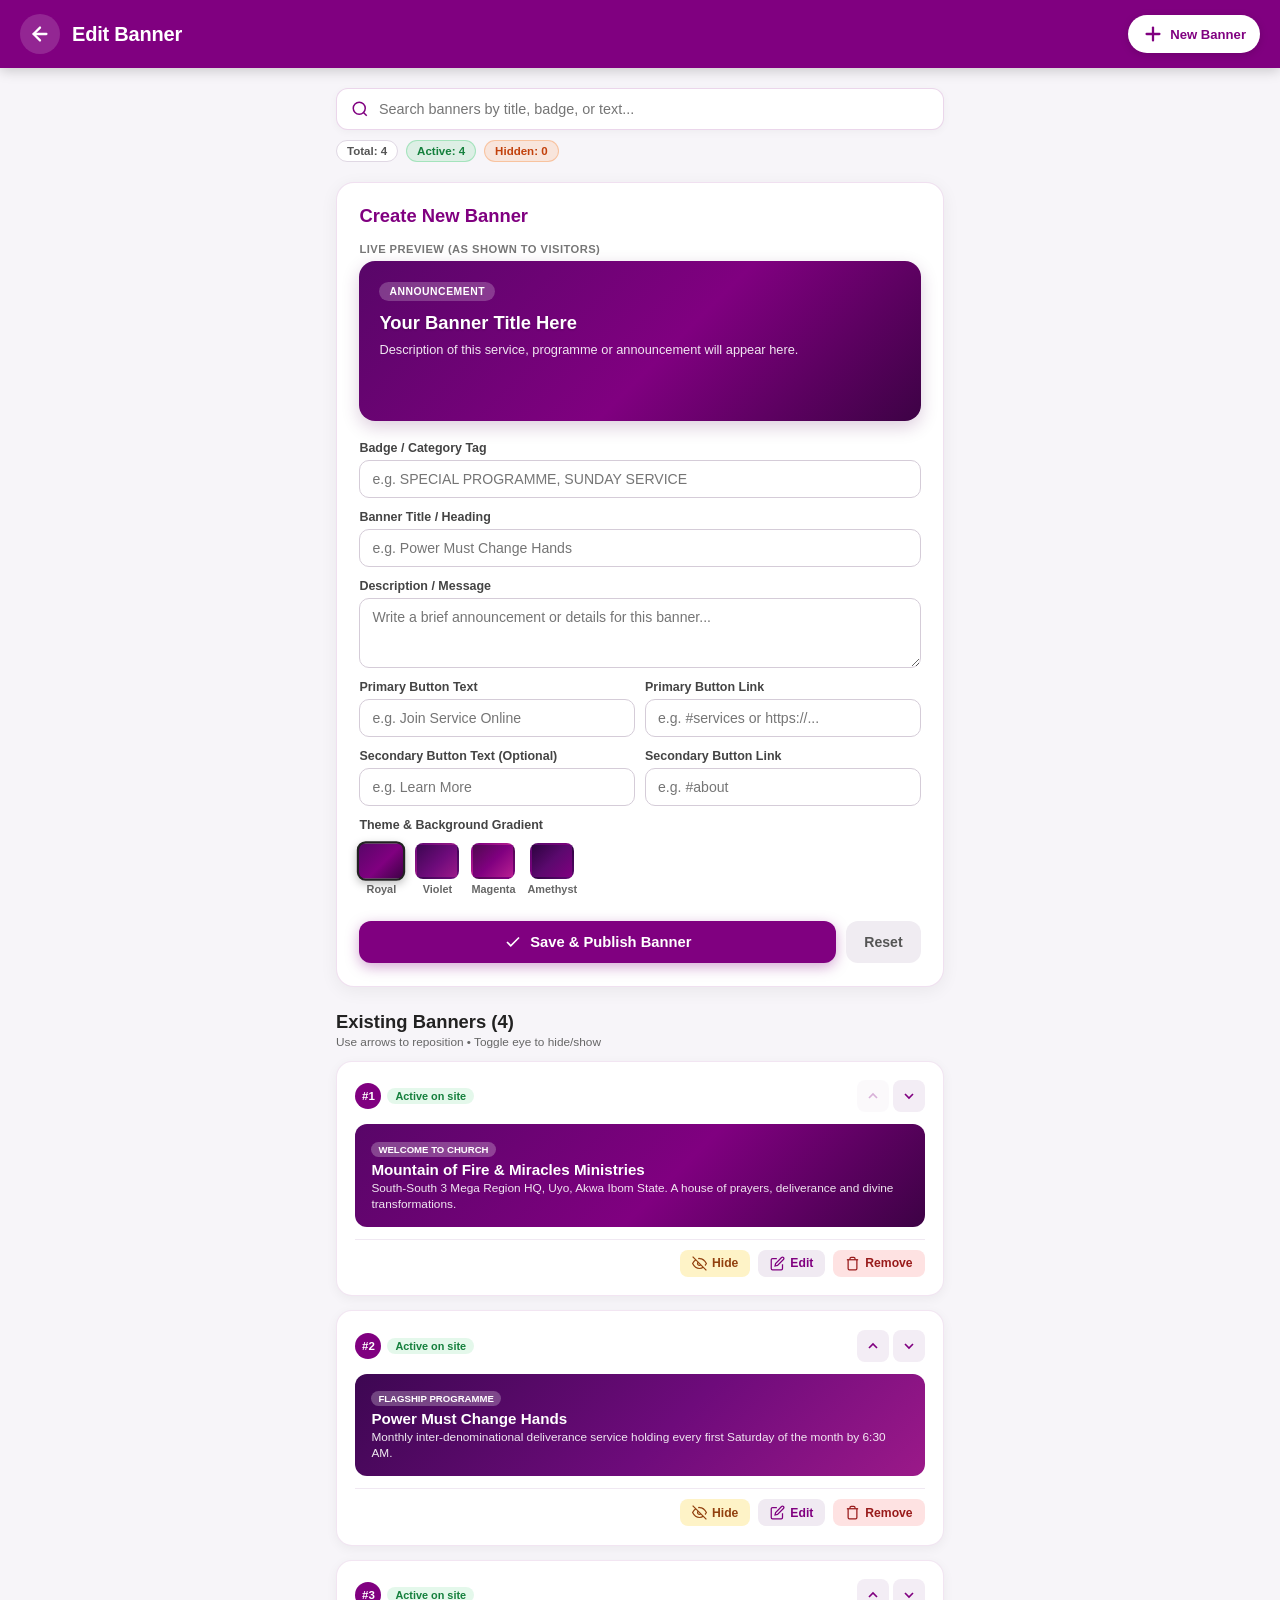
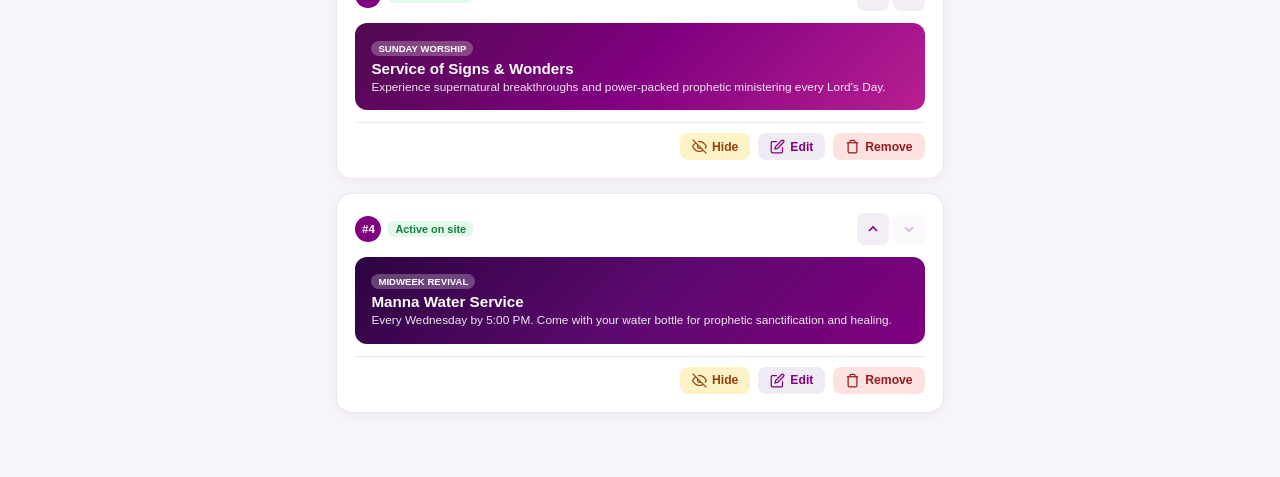
==== admin/edit-banner.html @ 833e9991 "Add Edit Banner management page with create, remove, hide, reposition, real-time search, and sync be" ====
<!DOCTYPE html>
<html lang="en">
<head>
  <meta charset="UTF-8">
  <meta name="viewport" content="width=device-width, initial-scale=1.0">
  <title>Edit Banner - MFM Admin</title>
  <link rel="stylesheet" href="styles.css">
  <link rel="stylesheet" href="edit-banner.css">
</head>
<body class="admin-edit-page">

  <!-- Title Bar: "Edit Banner" -->
  <header class="edit-banner-header">
    <div class="header-left">
      <a href="index.html" class="header-back-btn" aria-label="Go back to Admin Home">
        <svg viewBox="0 0 24 24" fill="none" stroke="currentColor" stroke-width="2.5" stroke-linecap="round" stroke-linejoin="round" class="header-icon">
          <line x1="19" y1="12" x2="5" y2="12"></line>
          <polyline points="12 19 5 12 12 5"></polyline>
        </svg>
      </a>
      <h1 class="header-title">Edit Banner</h1>
    </div>

    <div class="header-right">
      <button class="header-add-btn" id="openCreatorBtn" aria-label="Create New Banner">
        <svg viewBox="0 0 24 24" fill="none" stroke="currentColor" stroke-width="2.5" stroke-linecap="round" stroke-linejoin="round" class="header-icon">
          <line x1="12" y1="5" x2="12" y2="19"></line>
          <line x1="5" y1="12" x2="19" y2="12"></line>
        </svg>
        <span>New Banner</span>
      </button>
    </div>
  </header>

  <!-- Main Content Container -->
  <main class="edit-banner-container">

    <!-- Search & Statistics Bar -->
    <section class="search-stats-section">
      <div class="search-input-wrap">
        <svg viewBox="0 0 24 24" fill="none" stroke="currentColor" stroke-width="2" class="search-svg" aria-hidden="true">
          <circle cx="11" cy="11" r="8"></circle>
          <line x1="21" y1="21" x2="16.65" y2="16.65"></line>
        </svg>
        <input type="search" id="bannerSearchInput" class="banner-search-input" placeholder="Search banners by title, badge, or text..." aria-label="Search banners">
        <button id="clearSearchBtn" class="clear-search-btn" style="display:none;" aria-label="Clear search">&times;</button>
      </div>

      <div class="stats-pills">
        <span class="stat-pill" id="totalCountPill">Total: 4</span>
        <span class="stat-pill pill-active" id="visibleCountPill">Active: 4</span>
        <span class="stat-pill pill-hidden" id="hiddenCountPill">Hidden: 0</span>
      </div>
    </section>

    <!-- Banner Form (Create / Edit) -->
    <section class="banner-form-card" id="bannerFormSection">
      <div class="form-header">
        <h2 id="formHeading">Create New Banner</h2>
        <button type="button" class="form-close-toggle" id="cancelEditBtn" style="display:none;">Cancel Edit</button>
      </div>

      <!-- Live Preview -->
      <div class="live-preview-box">
        <span class="preview-label">Live Preview (As shown to visitors)</span>
        <article class="carousel-card card-gradient-1 preview-card" id="livePreviewCard">
          <div>
            <span class="card-badge" id="previewBadge">NEW ANNOUNCEMENT</span>
            <h2 class="card-heading" id="previewTitle">Your Banner Title Here</h2>
            <p class="card-desc" id="previewDesc">Description of this service, programme or announcement will appear here.</p>
          </div>
          <div class="card-actions">
            <span class="card-btn btn-primary" id="previewBtn1">Learn More</span>
            <span class="card-btn btn-ghost" id="previewBtn2" style="display:none;">Action</span>
          </div>
        </article>
      </div>

      <!-- Input Form -->
      <form id="bannerForm" class="banner-form">
        <input type="hidden" id="editingBannerId" value="">

        <div class="form-group">
          <label for="bannerBadge">Badge / Category Tag</label>
          <input type="text" id="bannerBadge" placeholder="e.g. SPECIAL PROGRAMME, SUNDAY SERVICE" required maxlength="35">
        </div>

        <div class="form-group">
          <label for="bannerTitle">Banner Title / Heading</label>
          <input type="text" id="bannerTitle" placeholder="e.g. Power Must Change Hands" required maxlength="70">
        </div>

        <div class="form-group">
          <label for="bannerDesc">Description / Message</label>
          <textarea id="bannerDesc" rows="3" placeholder="Write a brief announcement or details for this banner..." required maxlength="250"></textarea>
        </div>

        <div class="form-row">
          <div class="form-group flex-1">
            <label for="bannerBtn1Text">Primary Button Text</label>
            <input type="text" id="bannerBtn1Text" placeholder="e.g. Join Service Online" maxlength="30">
          </div>
          <div class="form-group flex-1">
            <label for="bannerBtn1Link">Primary Button Link</label>
            <input type="text" id="bannerBtn1Link" placeholder="e.g. #services or https://...">
          </div>
        </div>

        <div class="form-row">
          <div class="form-group flex-1">
            <label for="bannerBtn2Text">Secondary Button Text (Optional)</label>
            <input type="text" id="bannerBtn2Text" placeholder="e.g. Learn More" maxlength="30">
          </div>
          <div class="form-group flex-1">
            <label for="bannerBtn2Link">Secondary Button Link</label>
            <input type="text" id="bannerBtn2Link" placeholder="e.g. #about">
          </div>
        </div>

        <!-- Color Gradient Theme Picker -->
        <div class="form-group">
          <label>Theme &amp; Background Gradient</label>
          <div class="gradient-picker">
            <label class="gradient-option">
              <input type="radio" name="bannerGradient" value="card-gradient-1" checked>
              <span class="gradient-swatch card-gradient-1" title="Royal MFM Purple"></span>
              <span class="swatch-name">Royal</span>
            </label>
            <label class="gradient-option">
              <input type="radio" name="bannerGradient" value="card-gradient-2">
              <span class="gradient-swatch card-gradient-2" title="Deep Violet"></span>
              <span class="swatch-name">Violet</span>
            </label>
            <label class="gradient-option">
              <input type="radio" name="bannerGradient" value="card-gradient-3">
              <span class="gradient-swatch card-gradient-3" title="Magenta Fire"></span>
              <span class="swatch-name">Magenta</span>
            </label>
            <label class="gradient-option">
              <input type="radio" name="bannerGradient" value="card-gradient-4">
              <span class="gradient-swatch card-gradient-4" title="Dark Amethyst"></span>
              <span class="swatch-name">Amethyst</span>
            </label>
          </div>
        </div>

        <div class="form-actions">
          <button type="submit" class="save-banner-btn" id="saveBannerBtn">
            <svg viewBox="0 0 24 24" fill="none" stroke="currentColor" stroke-width="2.2" class="btn-svg">
              <polyline points="20 6 9 17 4 12"></polyline>
            </svg>
            <span id="saveBtnText">Save &amp; Publish Banner</span>
          </button>
          <button type="button" class="reset-form-btn" id="resetFormBtn">Reset</button>
        </div>
      </form>
    </section>

    <!-- Banners List: Reposition, Hide, Edit, Remove -->
    <section class="banner-list-section">
      <div class="list-header">
        <h2>Existing Banners (<span id="bannerListCount">0</span>)</h2>
        <span class="list-subtext">Use arrows to reposition &bull; Toggle eye to hide/show</span>
      </div>

      <div class="banners-list" id="bannersList">
        <!-- Dynamically injected items -->
      </div>
    </section>

  </main>

  <!-- Delete Confirmation Modal -->
  <div class="admin-modal-overlay" id="deleteModalOverlay">
    <div class="admin-modal">
      <h3 class="modal-alert-title">Remove Banner?</h3>
      <p class="modal-alert-msg" id="deleteModalMsg">Are you sure you want to remove this banner? This action will immediately delete it from both admin and public carousels.</p>
      <div class="modal-actions">
        <button class="modal-btn btn-secondary" id="cancelDeleteBtn">Cancel</button>
        <button class="modal-btn btn-danger" id="confirmDeleteBtn">Delete Banner</button>
      </div>
    </div>
  </div>

  <script src="banners.js"></script>
  <script src="edit-banner.js"></script>
</body>
</html>
---- admin/styles.css ----
/* Reset & Base Styles */
* {
  margin: 0;
  padding: 0;
  box-sizing: border-box;
}

body {
  font-family: -apple-system, BlinkMacSystemFont, "Segoe UI", Roboto, Oxygen, Ubuntu, Cantarell, "Helvetica Neue", sans-serif;
  background-color: #ffffff;
  color: #1a1a1a;
  min-height: 100vh;
  display: flex;
  flex-direction: column;
}

/* Top Bar */
.top-bar {
  background-color: #800080;
  min-height: 74px;
  width: 100%;
  display: flex;
  align-items: center;
  justify-content: space-between;
  padding: 0.5rem 1.5rem;
  position: sticky;
  top: 0;
  z-index: 1000;
  box-shadow: 0 3px 12px rgba(0, 0, 0, 0.15);
}

/* Brand Section (Logo + Text) */
.brand-container {
  display: flex;
  align-items: center;
  gap: 14px;
  text-decoration: none;
  cursor: pointer;
  user-select: none;
}

.brand-logo {
  height: 52px;
  width: auto;
  max-width: 60px;
  object-fit: contain;
  display: block;
}

.brand-text {
  display: flex;
  flex-direction: column;
  justify-content: center;
  gap: 2px;
}

.brand-title {
  font-size: 1.15rem;
  font-weight: 700;
  color: #ffffff;
  letter-spacing: -0.01em;
  line-height: 1.25;
}

.brand-subtitle {
  font-size: 0.82rem;
  font-weight: 500;
  color: #f3d9fa;
  letter-spacing: 0.01em;
  line-height: 1.2;
}

/* Hamburger Button */
.hamburger-btn {
  background: transparent;
  border: none;
  cursor: pointer;
  padding: 8px;
  display: flex;
  flex-direction: column;
  justify-content: center;
  align-items: center;
  gap: 5px;
  width: 44px;
  height: 44px;
  border-radius: 8px;
  transition: background-color 0.2s ease;
}

.hamburger-btn:hover {
  background-color: rgba(255, 255, 255, 0.15);
}

.hamburger-btn:focus-visible {
  outline: 2px solid #ffffff;
  outline-offset: 2px;
}

.hamburger-line {
  display: block;
  width: 26px;
  height: 3px;
  background-color: #ffffff;
  border-radius: 2px;
  transition: transform 0.3s ease, opacity 0.3s ease;
}

/* Hamburger Active / Transform to X */
.hamburger-btn.active .hamburger-line:nth-child(1) {
  transform: translateY(8px) rotate(45deg);
}

.hamburger-btn.active .hamburger-line:nth-child(2) {
  opacity: 0;
}

.hamburger-btn.active .hamburger-line:nth-child(3) {
  transform: translateY(-8px) rotate(-45deg);
}

/* Menu Overlay */
.menu-overlay {
  position: fixed;
  inset: 0;
  background-color: rgba(0, 0, 0, 0.4);
  opacity: 0;
  visibility: hidden;
  transition: opacity 0.3s ease, visibility 0.3s ease;
  z-index: 1050;
}

.menu-overlay.open {
  opacity: 1;
  visibility: visible;
}

/* Side Navigation Drawer */
.nav-drawer {
  position: fixed;
  top: 0;
  right: -320px;
  width: 300px;
  height: 100%;
  background-color: #ffffff;
  box-shadow: -4px 0 20px rgba(0, 0, 0, 0.15);
  display: flex;
  flex-direction: column;
  z-index: 1100;
  transition: right 0.35s cubic-bezier(0.4, 0, 0.2, 1);
  padding: 1.5rem;
}

.nav-drawer.open {
  right: 0;
}

.drawer-header {
  display: flex;
  align-items: center;
  justify-content: space-between;
  padding-bottom: 1rem;
  border-bottom: 1px solid #eaeaea;
  margin-bottom: 1.5rem;
}

.drawer-title {
  font-size: 1.25rem;
  font-weight: 700;
  color: #800080;
}

.close-btn {
  background: none;
  border: none;
  font-size: 2rem;
  line-height: 1;
  color: #555555;
  cursor: pointer;
  padding: 0 4px;
  border-radius: 4px;
}

.close-btn:hover {
  color: #000000;
}

.nav-links {
  list-style: none;
  display: flex;
  flex-direction: column;
  gap: 0.75rem;
}

.nav-item {
  display: block;
  text-decoration: none;
  color: #333333;
  font-size: 1.05rem;
  font-weight: 500;
  padding: 10px 14px;
  border-radius: 8px;
  transition: background-color 0.2s ease, color 0.2s ease;
}

.nav-item:hover {
  background-color: rgba(128, 0, 128, 0.1);
  color: #800080;
}

/* Main Content Area */
.content-area {
  flex: 1;
  width: 100%;
  background-color: #f7f5f9;
  display: block;
}

.home-container {
  max-width: 560px;
  margin: 0 auto;
  padding: 1.2rem 0 5.5rem 0;
  width: 100%;
}

/* 1. Hero Carousel Banner Slider */
.carousel-section {
  width: 100%;
  margin-bottom: 1rem;
  position: relative;
}

.carousel-track {
  display: flex;
  gap: 14px;
  overflow-x: auto;
  scroll-snap-type: x mandatory;
  padding: 0 1rem;
  scrollbar-width: none;
  -webkit-overflow-scrolling: touch;
  scroll-behavior: smooth;
}

.carousel-track::-webkit-scrollbar {
  display: none;
}

.carousel-card {
  flex: 0 0 86%;
  min-width: 86%;
  scroll-snap-align: center;
  border-radius: 18px;
  padding: 1.35rem 1.2rem;
  color: #ffffff;
  box-shadow: 0 8px 24px rgba(78, 6, 85, 0.22);
  position: relative;
  overflow: hidden;
  display: flex;
  flex-direction: column;
  justify-content: space-between;
  min-height: 180px;
}

/* Admin Floating Add Banner Round Button (Bottom Right) */
.add-banner-round-btn {
  position: absolute;
  right: 22px;
  bottom: 38px;
  width: 44px;
  height: 44px;
  border-radius: 50%;
  background: #ffffff;
  color: #800080;
  border: 2px solid rgba(128, 0, 128, 0.12);
  box-shadow: 0 6px 18px rgba(0, 0, 0, 0.3);
  display: flex;
  align-items: center;
  justify-content: center;
  cursor: pointer;
  z-index: 30;
  transition: transform 0.2s cubic-bezier(0.34, 1.56, 0.64, 1), box-shadow 0.2s ease, background-color 0.2s ease;
}

.add-banner-round-btn:hover {
  transform: scale(1.12);
  background-color: #faf3fc;
  box-shadow: 0 8px 24px rgba(0, 0, 0, 0.4);
}

.add-banner-round-btn:active {
  transform: scale(0.95);
}

.add-banner-round-btn .plus-icon {
  width: 22px;
  height: 22px;
  stroke: #800080;
}

/* Gradients for cards */
.card-gradient-1 {
  background: linear-gradient(135deg, #580668 0%, #800080 55%, #3d0245 100%);
}

.card-gradient-2 {
  background: linear-gradient(135deg, #3d0752 0%, #6e0b7b 55%, #9b1989 100%);
}

.card-gradient-3 {
  background: linear-gradient(135deg, #4f0a4f 0%, #800080 50%, #b81f92 100%);
}

.card-gradient-4 {
  background: linear-gradient(135deg, #2d0340 0%, #5b096e 50%, #800080 100%);
}

.card-badge {
  display: inline-block;
  align-self: flex-start;
  background: rgba(255, 255, 255, 0.22);
  backdrop-filter: blur(4px);
  -webkit-backdrop-filter: blur(4px);
  padding: 4px 10px;
  border-radius: 20px;
  font-size: 0.65rem;
  font-weight: 700;
  letter-spacing: 0.05em;
  text-transform: uppercase;
  margin-bottom: 0.6rem;
  color: #ffffff;
}

.card-heading {
  font-size: 1.15rem;
  font-weight: 700;
  line-height: 1.25;
  margin-bottom: 0.45rem;
  text-shadow: 0 1px 2px rgba(0, 0, 0, 0.2);
}

.card-desc {
  font-size: 0.8rem;
  line-height: 1.4;
  color: rgba(255, 255, 255, 0.9);
  margin-bottom: 1rem;
}

.card-actions {
  display: flex;
  gap: 8px;
  flex-wrap: wrap;
}

.card-btn {
  padding: 6px 14px;
  border-radius: 20px;
  font-size: 0.75rem;
  font-weight: 600;
  text-decoration: none;
  transition: transform 0.15s ease, opacity 0.15s ease;
  display: inline-block;
}

.btn-primary {
  background-color: #ffffff;
  color: #800080;
}

.btn-ghost {
  background: rgba(255, 255, 255, 0.18);
  color: #ffffff;
  border: 1px solid rgba(255, 255, 255, 0.35);
}

.card-btn:hover {
  transform: translateY(-1px);
  opacity: 0.95;
}

/* Carousel Indicators (Pill + Dots matching sketch) */
.carousel-indicators {
  display: flex;
  align-items: center;
  justify-content: center;
  gap: 7px;
  margin-top: 10px;
  margin-bottom: 14px;
}

.indicator-dot {
  width: 8px;
  height: 8px;
  border-radius: 50%;
  background-color: #d1b8d6;
  border: none;
  cursor: pointer;
  padding: 0;
  transition: all 0.3s cubic-bezier(0.4, 0, 0.2, 1);
}

.indicator-dot.active {
  width: 28px;
  border-radius: 4px;
  background-color: #800080;
}

/* 2 & 3. Rounded Content Cards */
.content-card {
  background: #ffffff;
  border-radius: 18px;
  margin: 0 1rem 1rem 1rem;
  padding: 1.2rem;
  box-shadow: 0 3px 14px rgba(0, 0, 0, 0.04);
  border: 1px solid rgba(128, 0, 128, 0.08);
}

.card-header-bar {
  display: flex;
  align-items: center;
  justify-content: space-between;
  margin-bottom: 0.5rem;
}

.card-tag {
  font-size: 0.68rem;
  font-weight: 700;
  color: #800080;
  letter-spacing: 0.04em;
}

.card-date {
  font-size: 0.68rem;
  color: #777777;
  font-weight: 500;
}

.card-title {
  font-size: 1.05rem;
  font-weight: 700;
  color: #222222;
  margin-bottom: 0.65rem;
  line-height: 1.3;
}

.bible-verse {
  background: #faf5fc;
  border-left: 3px solid #800080;
  padding: 0.65rem 0.85rem;
  border-radius: 4px 10px 10px 4px;
  font-style: italic;
  color: #3e0c46;
  font-size: 0.84rem;
  line-height: 1.45;
  margin-bottom: 0.65rem;
}

.bible-verse cite {
  display: block;
  font-style: normal;
  font-weight: 700;
  font-size: 0.74rem;
  color: #800080;
  margin-top: 4px;
  text-align: right;
}

.card-text {
  font-size: 0.82rem;
  color: #555555;
  line-height: 1.45;
  margin-bottom: 0.75rem;
}

.card-footer-action .text-link {
  color: #800080;
  font-size: 0.8rem;
  font-weight: 600;
  text-decoration: none;
  display: inline-block;
  transition: transform 0.15s ease;
}

.card-footer-action .text-link:hover {
  transform: translateX(3px);
}

/* Schedule List for Card 3 */
.schedule-list {
  display: flex;
  flex-direction: column;
  gap: 9px;
  margin-top: 0.4rem;
}

.schedule-item {
  display: flex;
  align-items: center;
  gap: 12px;
  padding: 8px 10px;
  border-radius: 12px;
  background: #faf8fb;
}

.schedule-icon-wrap {
  width: 36px;
  height: 36px;
  border-radius: 10px;
  background: rgba(128, 0, 128, 0.12);
  display: flex;
  align-items: center;
  justify-content: center;
  flex-shrink: 0;
  color: #800080;
}

.schedule-icon {
  width: 18px;
  height: 18px;
}

.schedule-info h4 {
  font-size: 0.84rem;
  font-weight: 600;
  color: #222222;
  margin-bottom: 2px;
}

.schedule-info p {
  font-size: 0.74rem;
  color: #666666;
  line-height: 1.2;
}

/* 4. Floating Action Button: Phone Call (Bottom right circle as sketched) */
.call-fab-btn {
  position: fixed;
  right: 18px;
  bottom: 84px;
  width: 56px;
  height: 56px;
  border-radius: 50%;
  background: linear-gradient(135deg, #a007a0 0%, #800080 100%);
  color: #ffffff;
  border: 3px solid #ffffff;
  box-shadow: 0 6px 20px rgba(128, 0, 128, 0.45);
  cursor: pointer;
  display: flex;
  align-items: center;
  justify-content: center;
  z-index: 999;
  transition: transform 0.2s ease, box-shadow 0.2s ease;
  animation: pulse-fab 2.8s infinite;
}

.call-fab-btn:hover {
  transform: scale(1.08);
}

.fab-phone-icon {
  width: 24px;
  height: 24px;
}

@keyframes pulse-fab {
  0% {
    box-shadow: 0 0 0 0 rgba(128, 0, 128, 0.5), 0 6px 20px rgba(128, 0, 128, 0.45);
  }
  70% {
    box-shadow: 0 0 0 12px rgba(128, 0, 128, 0), 0 6px 20px rgba(128, 0, 128, 0.45);
  }
  100% {
    box-shadow: 0 0 0 0 rgba(128, 0, 128, 0), 0 6px 20px rgba(128, 0, 128, 0.45);
  }
}

/* Call Modal */
.call-modal-overlay {
  position: fixed;
  inset: 0;
  background: rgba(0, 0, 0, 0.5);
  backdrop-filter: blur(4px);
  -webkit-backdrop-filter: blur(4px);
  display: flex;
  align-items: center;
  justify-content: center;
  padding: 1.25rem;
  z-index: 1200;
  opacity: 0;
  visibility: hidden;
  transition: opacity 0.25s ease, visibility 0.25s ease;
}

.call-modal-overlay.open {
  opacity: 1;
  visibility: visible;
}

.call-modal {
  background: #ffffff;
  width: 100%;
  max-width: 380px;
  border-radius: 20px;
  padding: 1.4rem;
  box-shadow: 0 12px 36px rgba(0, 0, 0, 0.25);
  transform: translateY(20px);
  transition: transform 0.25s ease;
}

.call-modal-overlay.open .call-modal {
  transform: translateY(0);
}

.call-modal-header {
  display: flex;
  align-items: center;
  justify-content: space-between;
  margin-bottom: 0.5rem;
}

.call-modal-header h3 {
  font-size: 1.12rem;
  font-weight: 700;
  color: #800080;
}

.call-modal-close {
  background: none;
  border: none;
  font-size: 1.8rem;
  line-height: 1;
  cursor: pointer;
  color: #666666;
  padding: 0 4px;
}

.call-modal-close:hover {
  color: #000000;
}

.call-modal-desc {
  font-size: 0.8rem;
  color: #555555;
  line-height: 1.4;
  margin-bottom: 1.15rem;
}

.phone-numbers-list {
  display: flex;
  flex-direction: column;
  gap: 10px;
}

.phone-link-card {
  display: flex;
  align-items: center;
  gap: 12px;
  padding: 10px 14px;
  border-radius: 12px;
  background: #faf5fc;
  text-decoration: none;
  color: inherit;
  transition: background 0.2s ease;
  border: 1px solid rgba(128, 0, 128, 0.12);
}

.phone-link-card:hover {
  background: #f3e4f7;
}

.phone-icon-box {
  width: 36px;
  height: 36px;
  border-radius: 50%;
  background: #800080;
  color: #ffffff;
  display: flex;
  align-items: center;
  justify-content: center;
  flex-shrink: 0;
}

.modal-phone-svg {
  width: 18px;
  height: 18px;
}

.phone-info {
  flex: 1;
  display: flex;
  flex-direction: column;
  gap: 2px;
}

.phone-name {
  font-size: 0.74rem;
  font-weight: 600;
  color: #555555;
}

.phone-digits {
  font-size: 0.88rem;
  font-weight: 700;
  color: #800080;
}

.phone-call-badge {
  background: #800080;
  color: #ffffff;
  font-size: 0.72rem;
  font-weight: 600;
  padding: 4px 10px;
  border-radius: 12px;
}

/* Bottom Navigation Bar */
.bottom-bar {
  background-color: #800080;
  width: 100%;
  position: sticky;
  bottom: 0;
  z-index: 1000;
  box-shadow: 0 -3px 12px rgba(0, 0, 0, 0.15);
}

.bottom-nav {
  display: flex;
  align-items: stretch;
  justify-content: space-around;
  width: 100%;
  height: 68px;
}

.nav-tab {
  display: flex;
  flex-direction: column;
  align-items: center;
  justify-content: center;
  flex: 1;
  gap: 4px;
  text-decoration: none;
  color: rgba(255, 255, 255, 0.65);
  padding: 8px 4px 6px;
  cursor: pointer;
  transition: color 0.2s ease, background-color 0.2s ease;
  position: relative;
}

.nav-tab::before {
  content: '';
  position: absolute;
  top: 0;
  left: 50%;
  transform: translateX(-50%);
  width: 0;
  height: 3px;
  background-color: #ffffff;
  border-radius: 0 0 3px 3px;
  transition: width 0.25s ease;
}

.nav-tab:hover {
  color: rgba(255, 255, 255, 0.9);
  background-color: rgba(255, 255, 255, 0.08);
}

.nav-tab.active {
  color: #ffffff;
}

.nav-tab.active::before {
  width: 32px;
}

.nav-icon {
  width: 22px;
  height: 22px;
  flex-shrink: 0;
}

.nav-label {
  font-size: 0.68rem;
  font-weight: 500;
  letter-spacing: 0.005em;
  line-height: 1.1;
  text-align: center;
  white-space: nowrap;
}

/* Responsive adjustments */
@media (max-width: 640px) {
  .brand-title {
    font-size: 0.92rem;
    line-height: 1.2;
  }

  .brand-subtitle {
    font-size: 0.72rem;
    line-height: 1.2;
  }

  .brand-logo {
    height: 42px;
  }

  .top-bar {
    min-height: 64px;
    padding: 0.5rem 1rem;
  }

  .nav-drawer {
    width: 260px;
  }
}

@media (max-width: 380px) {
  .nav-label {
    font-size: 0.60rem;
  }

  .nav-icon {
    width: 20px;
    height: 20px;
  }

  .nav-tab {
    padding: 6px 2px 4px;
  }
}
---- admin/edit-banner.css ----
/* Edit Banner Page Styling */
.admin-edit-page {
  background-color: #f7f5f9;
  min-height: 100vh;
  display: flex;
  flex-direction: column;
}

/* Title Bar: "Edit Banner" */
.edit-banner-header {
  background-color: #800080;
  color: #ffffff;
  height: 68px;
  width: 100%;
  display: flex;
  align-items: center;
  justify-content: space-between;
  padding: 0 1.25rem;
  position: sticky;
  top: 0;
  z-index: 1000;
  box-shadow: 0 3px 12px rgba(0, 0, 0, 0.18);
}

.header-left {
  display: flex;
  align-items: center;
  gap: 12px;
}

.header-back-btn {
  display: flex;
  align-items: center;
  justify-content: center;
  width: 40px;
  height: 40px;
  border-radius: 50%;
  background: rgba(255, 255, 255, 0.15);
  color: #ffffff;
  text-decoration: none;
  transition: background-color 0.2s ease, transform 0.15s ease;
}

.header-back-btn:hover {
  background-color: rgba(255, 255, 255, 0.28);
  transform: translateX(-2px);
}

.header-title {
  font-size: 1.25rem;
  font-weight: 700;
  color: #ffffff;
  letter-spacing: -0.01em;
}

.header-icon {
  width: 22px;
  height: 22px;
}

.header-add-btn {
  display: flex;
  align-items: center;
  gap: 6px;
  background-color: #ffffff;
  color: #800080;
  border: none;
  padding: 8px 14px;
  border-radius: 20px;
  font-size: 0.82rem;
  font-weight: 700;
  cursor: pointer;
  box-shadow: 0 2px 8px rgba(0, 0, 0, 0.15);
  transition: transform 0.15s ease, background-color 0.15s ease;
}

.header-add-btn:hover {
  transform: translateY(-1px);
  background-color: #faf2fc;
}

/* Main Container */
.edit-banner-container {
  max-width: 640px;
  width: 100%;
  margin: 0 auto;
  padding: 1.25rem 1rem 4rem 1rem;
}

/* Search & Stats Bar */
.search-stats-section {
  margin-bottom: 1.25rem;
  display: flex;
  flex-direction: column;
  gap: 10px;
}

.search-input-wrap {
  position: relative;
  display: flex;
  align-items: center;
  background: #ffffff;
  border-radius: 12px;
  border: 1px solid rgba(128, 0, 128, 0.16);
  box-shadow: 0 2px 8px rgba(0, 0, 0, 0.04);
}

.search-svg {
  position: absolute;
  left: 14px;
  width: 18px;
  height: 18px;
  color: #800080;
}

.banner-search-input {
  width: 100%;
  padding: 12px 38px 12px 42px;
  font-size: 0.9rem;
  border: none;
  background: transparent;
  outline: none;
  color: #222222;
}

.clear-search-btn {
  position: absolute;
  right: 12px;
  background: none;
  border: none;
  font-size: 1.3rem;
  color: #888888;
  cursor: pointer;
  line-height: 1;
}

.stats-pills {
  display: flex;
  gap: 8px;
  flex-wrap: wrap;
}

.stat-pill {
  font-size: 0.72rem;
  font-weight: 600;
  padding: 4px 10px;
  border-radius: 12px;
  background: #ffffff;
  color: #555555;
  border: 1px solid #e0d8e4;
}

.stat-pill.pill-active {
  background: rgba(34, 197, 94, 0.12);
  color: #15803d;
  border-color: rgba(34, 197, 94, 0.3);
}

.stat-pill.pill-hidden {
  background: rgba(249, 115, 22, 0.12);
  color: #c2410c;
  border-color: rgba(249, 115, 22, 0.3);
}

/* Banner Form Card */
.banner-form-card {
  background: #ffffff;
  border-radius: 18px;
  padding: 1.4rem;
  box-shadow: 0 4px 18px rgba(0, 0, 0, 0.06);
  border: 1px solid rgba(128, 0, 128, 0.12);
  margin-bottom: 1.5rem;
}

.form-header {
  display: flex;
  align-items: center;
  justify-content: space-between;
  margin-bottom: 1rem;
}

.form-header h2 {
  font-size: 1.15rem;
  font-weight: 700;
  color: #800080;
}

.form-close-toggle {
  background: none;
  border: none;
  color: #d9383a;
  font-size: 0.8rem;
  font-weight: 600;
  cursor: pointer;
}

/* Live Preview */
.live-preview-box {
  margin-bottom: 1.25rem;
}

.preview-label {
  display: block;
  font-size: 0.7rem;
  font-weight: 700;
  text-transform: uppercase;
  color: #777777;
  letter-spacing: 0.04em;
  margin-bottom: 6px;
}

.preview-card {
  min-height: 160px;
  border-radius: 16px;
  padding: 1.25rem;
  box-shadow: 0 6px 18px rgba(78, 6, 85, 0.2);
}

/* Form inputs */
.banner-form {
  display: flex;
  flex-direction: column;
  gap: 12px;
}

.form-group {
  display: flex;
  flex-direction: column;
  gap: 5px;
}

.form-group label {
  font-size: 0.78rem;
  font-weight: 600;
  color: #444444;
}

.form-group input,
.form-group textarea {
  padding: 10px 12px;
  border-radius: 10px;
  border: 1px solid #d5ccd8;
  font-size: 0.88rem;
  font-family: inherit;
  transition: border-color 0.2s ease, box-shadow 0.2s ease;
  outline: none;
}

.form-group input:focus,
.form-group textarea:focus {
  border-color: #800080;
  box-shadow: 0 0 0 3px rgba(128, 0, 128, 0.12);
}

.form-row {
  display: flex;
  gap: 10px;
}

.flex-1 {
  flex: 1;
}

/* Gradient Theme Picker */
.gradient-picker {
  display: flex;
  gap: 12px;
  flex-wrap: wrap;
  padding: 6px 0;
}

.gradient-option {
  display: flex;
  flex-direction: column;
  align-items: center;
  gap: 4px;
  cursor: pointer;
}

.gradient-option input {
  display: none;
}

.gradient-swatch {
  width: 44px;
  height: 36px;
  border-radius: 8px;
  border: 2px solid transparent;
  transition: transform 0.15s ease, border-color 0.15s ease;
}

.gradient-option input:checked + .gradient-swatch {
  border-color: #222222;
  transform: scale(1.1);
  box-shadow: 0 3px 8px rgba(0, 0, 0, 0.25);
}

.swatch-name {
  font-size: 0.68rem;
  font-weight: 600;
  color: #666666;
}

/* Form Action Buttons */
.form-actions {
  display: flex;
  gap: 10px;
  margin-top: 8px;
}

.save-banner-btn {
  flex: 1;
  background-color: #800080;
  color: #ffffff;
  border: none;
  padding: 12px;
  border-radius: 12px;
  font-size: 0.92rem;
  font-weight: 700;
  cursor: pointer;
  display: flex;
  align-items: center;
  justify-content: center;
  gap: 8px;
  box-shadow: 0 4px 14px rgba(128, 0, 128, 0.35);
  transition: background-color 0.2s ease, transform 0.15s ease;
}

.save-banner-btn:hover {
  background-color: #6b006b;
  transform: translateY(-1px);
}

.btn-svg {
  width: 18px;
  height: 18px;
}

.reset-form-btn {
  background: #f0ecf2;
  color: #555555;
  border: none;
  padding: 12px 18px;
  border-radius: 12px;
  font-size: 0.88rem;
  font-weight: 600;
  cursor: pointer;
}

.reset-form-btn:hover {
  background: #e4dde8;
}

/* Banner List Section */
.banner-list-section {
  display: flex;
  flex-direction: column;
  gap: 12px;
}

.list-header {
  display: flex;
  flex-direction: column;
  gap: 2px;
}

.list-header h2 {
  font-size: 1.15rem;
  font-weight: 700;
  color: #222222;
}

.list-subtext {
  font-size: 0.74rem;
  color: #666666;
}

.banners-list {
  display: flex;
  flex-direction: column;
  gap: 14px;
}

/* Individual Banner Card Item in Manage List */
.banner-item-card {
  background: #ffffff;
  border-radius: 16px;
  padding: 1.15rem;
  box-shadow: 0 3px 12px rgba(0, 0, 0, 0.05);
  border: 1px solid rgba(128, 0, 128, 0.1);
  display: flex;
  flex-direction: column;
  gap: 12px;
  transition: transform 0.2s ease, opacity 0.2s ease;
}

.banner-item-card.is-hidden {
  opacity: 0.65;
  background: #fbf9fc;
  border-style: dashed;
}

.banner-item-top {
  display: flex;
  align-items: center;
  justify-content: space-between;
}

.banner-order-tag {
  display: flex;
  align-items: center;
  gap: 6px;
}

.order-badge {
  background: #800080;
  color: #ffffff;
  font-size: 0.72rem;
  font-weight: 700;
  width: 26px;
  height: 26px;
  border-radius: 50%;
  display: flex;
  align-items: center;
  justify-content: center;
}

.status-badge {
  font-size: 0.68rem;
  font-weight: 700;
  padding: 2px 8px;
  border-radius: 10px;
}

.status-badge.active {
  background: rgba(34, 197, 94, 0.12);
  color: #15803d;
}

.status-badge.hidden {
  background: rgba(239, 68, 68, 0.12);
  color: #b91c1c;
}

/* Reposition Controls */
.reorder-btns {
  display: flex;
  gap: 4px;
}

.reorder-btn {
  width: 32px;
  height: 32px;
  border-radius: 8px;
  background: #f3edf5;
  color: #800080;
  border: none;
  cursor: pointer;
  display: flex;
  align-items: center;
  justify-content: center;
  transition: background 0.15s ease;
}

.reorder-btn:hover:not(:disabled) {
  background: #e2d2e6;
}

.reorder-btn:disabled {
  opacity: 0.3;
  cursor: not-allowed;
}

.reorder-icon {
  width: 16px;
  height: 16px;
}

/* Mini Card Preview in List */
.banner-mini-preview {
  border-radius: 12px;
  padding: 0.9rem 1rem;
  color: #ffffff;
}

.mini-badge {
  display: inline-block;
  font-size: 0.6rem;
  font-weight: 700;
  padding: 2px 7px;
  border-radius: 10px;
  background: rgba(255, 255, 255, 0.25);
  margin-bottom: 4px;
}

.mini-title {
  font-size: 0.95rem;
  font-weight: 700;
  margin-bottom: 3px;
}

.mini-desc {
  font-size: 0.74rem;
  line-height: 1.35;
  color: rgba(255, 255, 255, 0.9);
}

/* Item Action Buttons (Edit, Hide, Delete) */
.banner-item-actions {
  display: flex;
  align-items: center;
  justify-content: flex-end;
  gap: 8px;
  border-top: 1px solid #f0e8f2;
  padding-top: 10px;
}

.action-btn {
  display: flex;
  align-items: center;
  gap: 5px;
  padding: 6px 12px;
  border-radius: 8px;
  font-size: 0.76rem;
  font-weight: 600;
  border: none;
  cursor: pointer;
  transition: background-color 0.15s ease;
}

.action-icon {
  width: 15px;
  height: 15px;
}

.action-btn.btn-edit {
  background: #f0eaf2;
  color: #800080;
}

.action-btn.btn-edit:hover {
  background: #e2d2e6;
}

.action-btn.btn-hide {
  background: #fef3c7;
  color: #92400e;
}

.action-btn.btn-hide:hover {
  background: #fde68a;
}

.action-btn.btn-show {
  background: #dcfce7;
  color: #166534;
}

.action-btn.btn-show:hover {
  background: #bbf7d0;
}

.action-btn.btn-delete {
  background: #fee2e2;
  color: #991b1b;
}

.action-btn.btn-delete:hover {
  background: #fecaca;
}

/* Delete Confirmation Modal */
.admin-modal-overlay {
  position: fixed;
  inset: 0;
  background: rgba(0, 0, 0, 0.5);
  backdrop-filter: blur(4px);
  display: flex;
  align-items: center;
  justify-content: center;
  padding: 1rem;
  z-index: 2000;
  opacity: 0;
  visibility: hidden;
  transition: opacity 0.2s ease, visibility 0.2s ease;
}

.admin-modal-overlay.open {
  opacity: 1;
  visibility: visible;
}

.admin-modal {
  background: #ffffff;
  border-radius: 18px;
  width: 100%;
  max-width: 380px;
  padding: 1.5rem;
  box-shadow: 0 12px 32px rgba(0, 0, 0, 0.25);
}

.modal-alert-title {
  font-size: 1.15rem;
  font-weight: 700;
  color: #b91c1c;
  margin-bottom: 0.5rem;
}

.modal-alert-msg {
  font-size: 0.85rem;
  color: #555555;
  line-height: 1.45;
  margin-bottom: 1.25rem;
}

.modal-actions {
  display: flex;
  gap: 10px;
  justify-content: flex-end;
}

.modal-btn {
  padding: 8px 16px;
  border-radius: 10px;
  font-size: 0.85rem;
  font-weight: 600;
  border: none;
  cursor: pointer;
}

.modal-btn.btn-secondary {
  background: #f0ecf2;
  color: #444444;
}

.modal-btn.btn-danger {
  background: #dc2626;
  color: #ffffff;
}

.no-results-box {
  background: #ffffff;
  padding: 2rem;
  border-radius: 16px;
  text-align: center;
  color: #666666;
  font-size: 0.9rem;
}
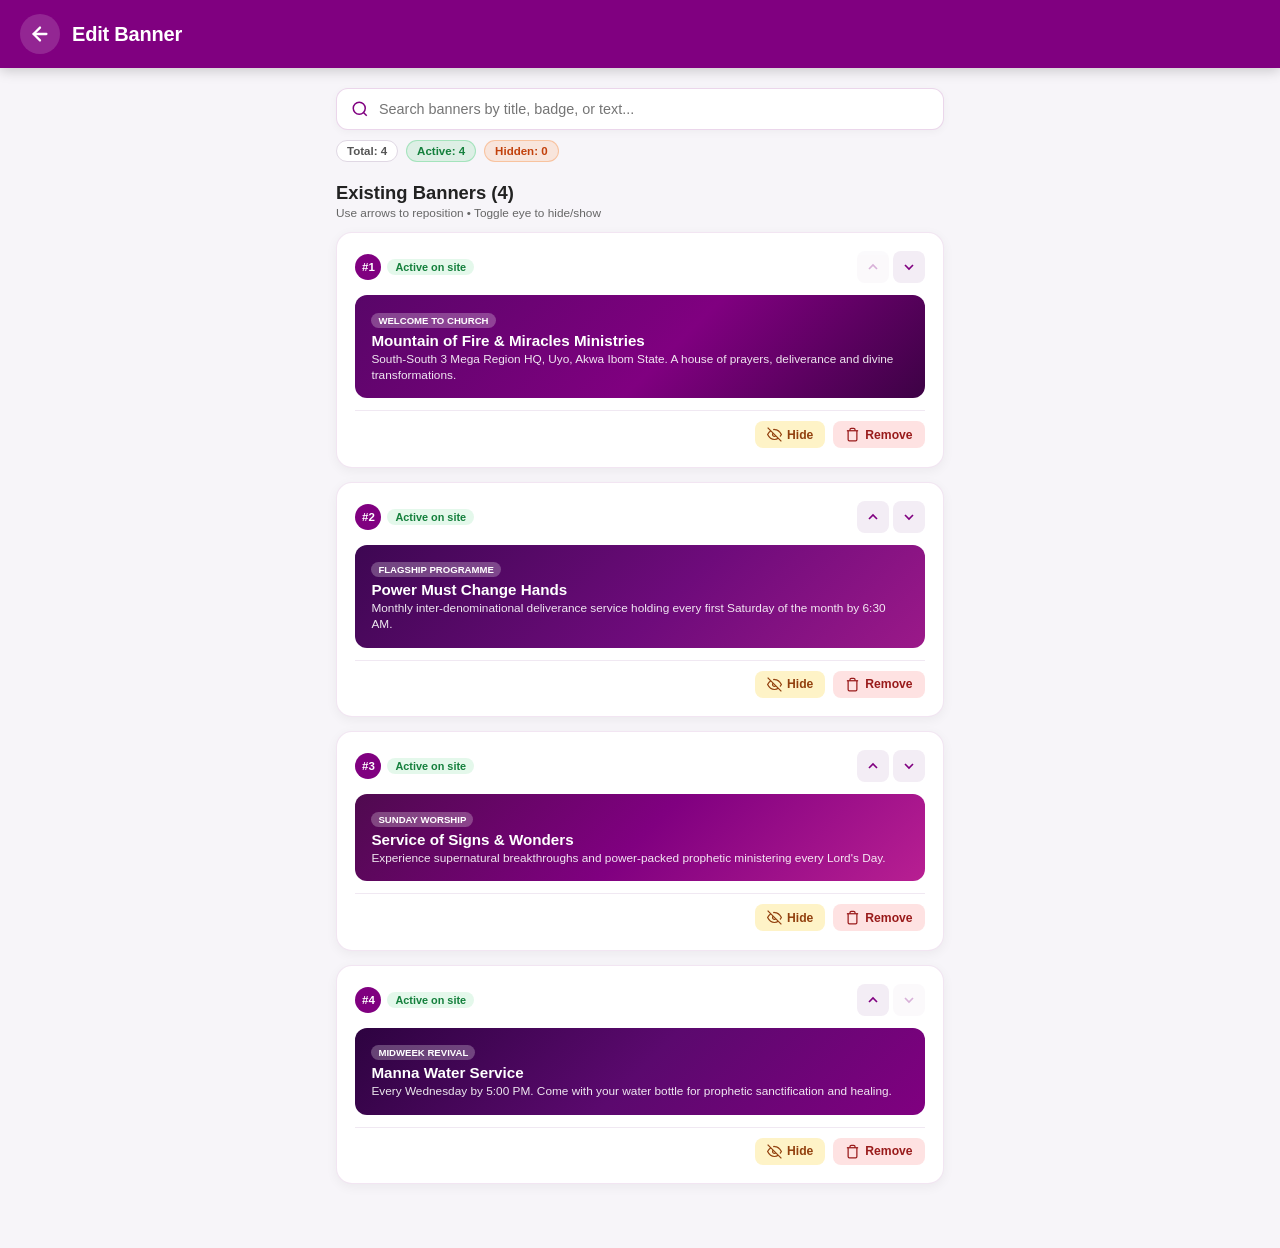
==== commit 0d02b61e: "Remove create new banner form from edit-banner page and keep search, reposition, hide/show, and dele" ====
--- a/admin/edit-banner.html
+++ b/admin/edit-banner.html
@@ -20,16 +20,6 @@
       </a>
       <h1 class="header-title">Edit Banner</h1>
     </div>
-
-    <div class="header-right">
-      <button class="header-add-btn" id="openCreatorBtn" aria-label="Create New Banner">
-        <svg viewBox="0 0 24 24" fill="none" stroke="currentColor" stroke-width="2.5" stroke-linecap="round" stroke-linejoin="round" class="header-icon">
-          <line x1="12" y1="5" x2="12" y2="19"></line>
-          <line x1="5" y1="12" x2="19" y2="12"></line>
-        </svg>
-        <span>New Banner</span>
-      </button>
-    </div>
   </header>
 
   <!-- Main Content Container -->
@@ -51,109 +41,6 @@
         <span class="stat-pill pill-active" id="visibleCountPill">Active: 4</span>
         <span class="stat-pill pill-hidden" id="hiddenCountPill">Hidden: 0</span>
       </div>
-    </section>
-
-    <!-- Banner Form (Create / Edit) -->
-    <section class="banner-form-card" id="bannerFormSection">
-      <div class="form-header">
-        <h2 id="formHeading">Create New Banner</h2>
-        <button type="button" class="form-close-toggle" id="cancelEditBtn" style="display:none;">Cancel Edit</button>
-      </div>
-
-      <!-- Live Preview -->
-      <div class="live-preview-box">
-        <span class="preview-label">Live Preview (As shown to visitors)</span>
-        <article class="carousel-card card-gradient-1 preview-card" id="livePreviewCard">
-          <div>
-            <span class="card-badge" id="previewBadge">NEW ANNOUNCEMENT</span>
-            <h2 class="card-heading" id="previewTitle">Your Banner Title Here</h2>
-            <p class="card-desc" id="previewDesc">Description of this service, programme or announcement will appear here.</p>
-          </div>
-          <div class="card-actions">
-            <span class="card-btn btn-primary" id="previewBtn1">Learn More</span>
-            <span class="card-btn btn-ghost" id="previewBtn2" style="display:none;">Action</span>
-          </div>
-        </article>
-      </div>
-
-      <!-- Input Form -->
-      <form id="bannerForm" class="banner-form">
-        <input type="hidden" id="editingBannerId" value="">
-
-        <div class="form-group">
-          <label for="bannerBadge">Badge / Category Tag</label>
-          <input type="text" id="bannerBadge" placeholder="e.g. SPECIAL PROGRAMME, SUNDAY SERVICE" required maxlength="35">
-        </div>
-
-        <div class="form-group">
-          <label for="bannerTitle">Banner Title / Heading</label>
-          <input type="text" id="bannerTitle" placeholder="e.g. Power Must Change Hands" required maxlength="70">
-        </div>
-
-        <div class="form-group">
-          <label for="bannerDesc">Description / Message</label>
-          <textarea id="bannerDesc" rows="3" placeholder="Write a brief announcement or details for this banner..." required maxlength="250"></textarea>
-        </div>
-
-        <div class="form-row">
-          <div class="form-group flex-1">
-            <label for="bannerBtn1Text">Primary Button Text</label>
-            <input type="text" id="bannerBtn1Text" placeholder="e.g. Join Service Online" maxlength="30">
-          </div>
-          <div class="form-group flex-1">
-            <label for="bannerBtn1Link">Primary Button Link</label>
-            <input type="text" id="bannerBtn1Link" placeholder="e.g. #services or https://...">
-          </div>
-        </div>
-
-        <div class="form-row">
-          <div class="form-group flex-1">
-            <label for="bannerBtn2Text">Secondary Button Text (Optional)</label>
-            <input type="text" id="bannerBtn2Text" placeholder="e.g. Learn More" maxlength="30">
-          </div>
-          <div class="form-group flex-1">
-            <label for="bannerBtn2Link">Secondary Button Link</label>
-            <input type="text" id="bannerBtn2Link" placeholder="e.g. #about">
-          </div>
-        </div>
-
-        <!-- Color Gradient Theme Picker -->
-        <div class="form-group">
-          <label>Theme &amp; Background Gradient</label>
-          <div class="gradient-picker">
-            <label class="gradient-option">
-              <input type="radio" name="bannerGradient" value="card-gradient-1" checked>
-              <span class="gradient-swatch card-gradient-1" title="Royal MFM Purple"></span>
-              <span class="swatch-name">Royal</span>
-            </label>
-            <label class="gradient-option">
-              <input type="radio" name="bannerGradient" value="card-gradient-2">
-              <span class="gradient-swatch card-gradient-2" title="Deep Violet"></span>
-              <span class="swatch-name">Violet</span>
-            </label>
-            <label class="gradient-option">
-              <input type="radio" name="bannerGradient" value="card-gradient-3">
-              <span class="gradient-swatch card-gradient-3" title="Magenta Fire"></span>
-              <span class="swatch-name">Magenta</span>
-            </label>
-            <label class="gradient-option">
-              <input type="radio" name="bannerGradient" value="card-gradient-4">
-              <span class="gradient-swatch card-gradient-4" title="Dark Amethyst"></span>
-              <span class="swatch-name">Amethyst</span>
-            </label>
-          </div>
-        </div>
-
-        <div class="form-actions">
-          <button type="submit" class="save-banner-btn" id="saveBannerBtn">
-            <svg viewBox="0 0 24 24" fill="none" stroke="currentColor" stroke-width="2.2" class="btn-svg">
-              <polyline points="20 6 9 17 4 12"></polyline>
-            </svg>
-            <span id="saveBtnText">Save &amp; Publish Banner</span>
-          </button>
-          <button type="button" class="reset-form-btn" id="resetFormBtn">Reset</button>
-        </div>
-      </form>
     </section>
 
     <!-- Banners List: Reposition, Hide, Edit, Remove -->
